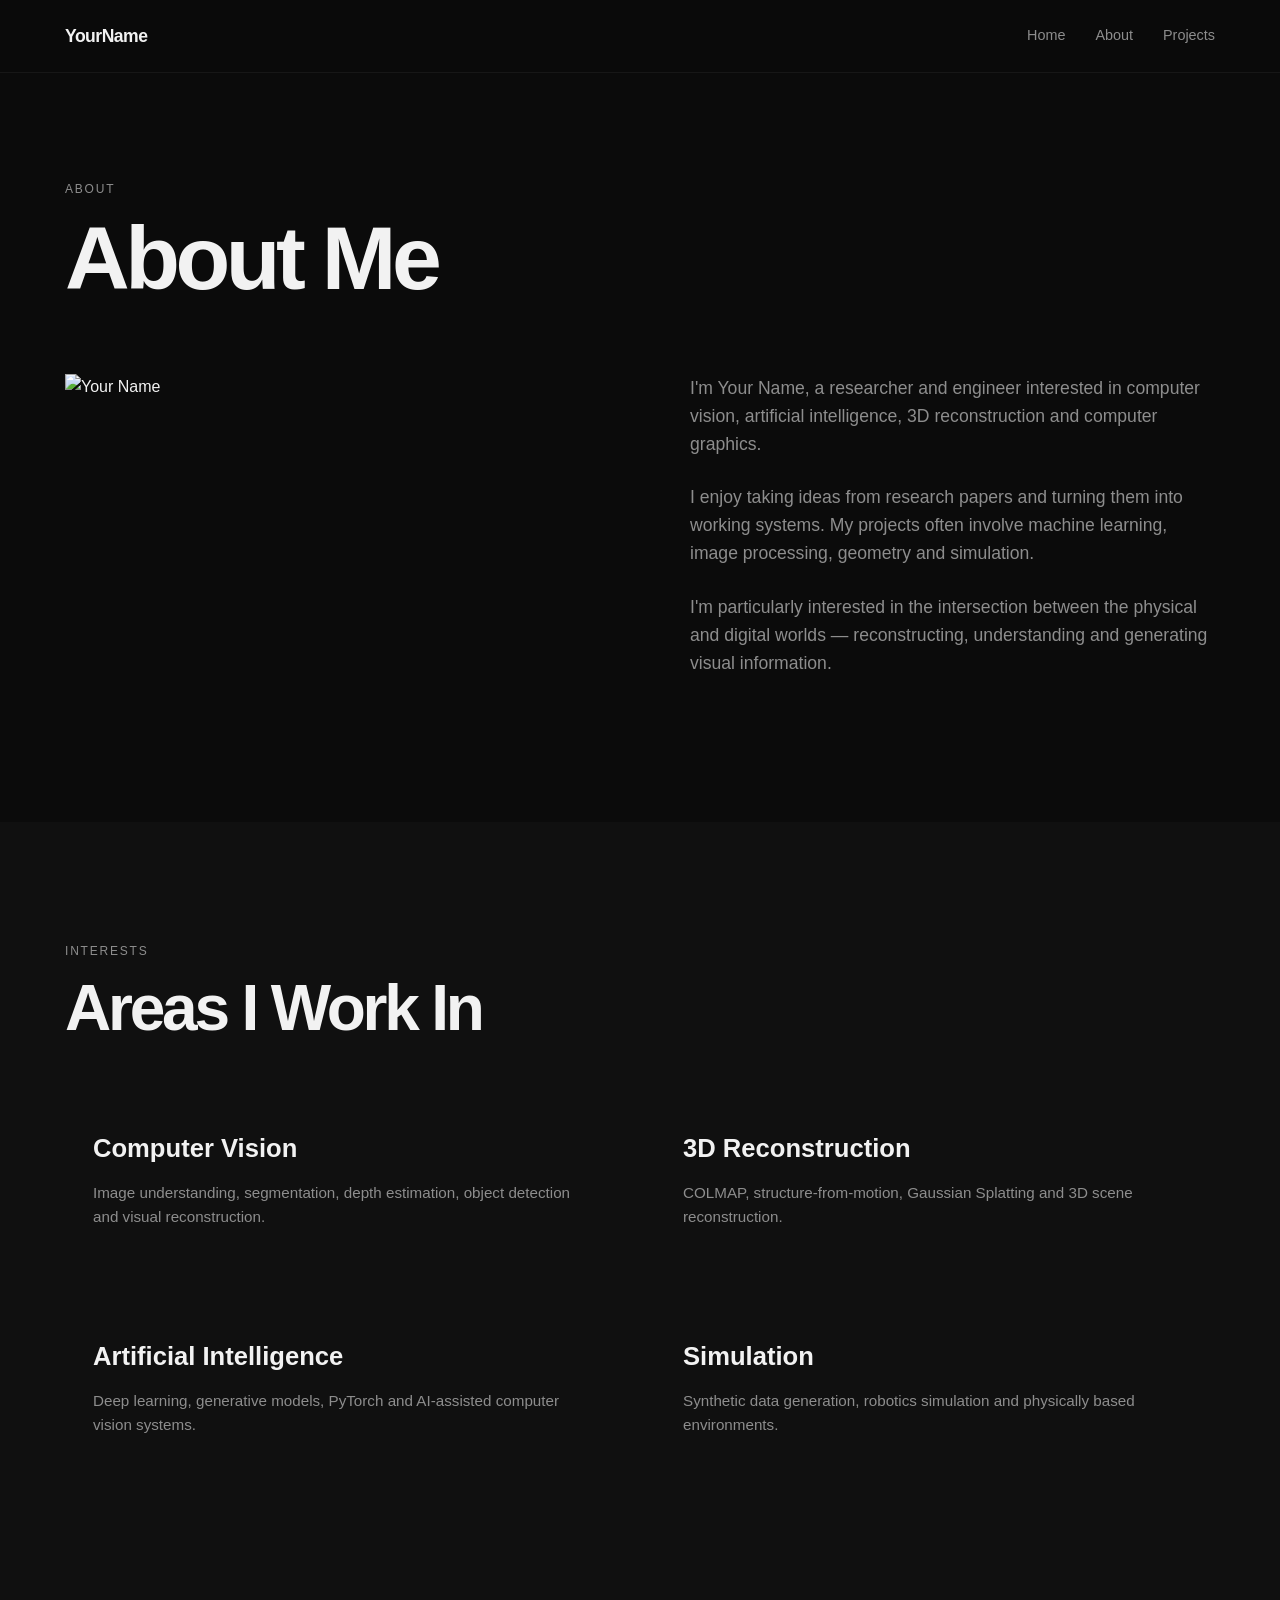
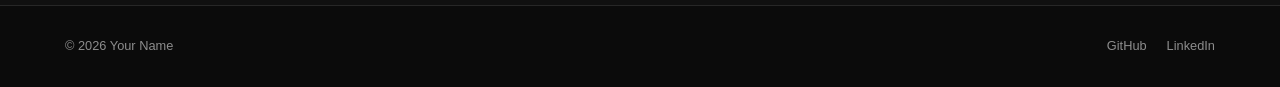
==== about/index.html @ 396de0fd "Created about index.html" ====
<!DOCTYPE html>
<html lang="en">

<head>

    <meta charset="UTF-8">

    <meta
        name="viewport"
        content="width=device-width, initial-scale=1.0"
    >

    <title>About | Your Name</title>

    <link
        rel="stylesheet"
        href="../css/style.css"
    >

</head>


<body>


<header class="navbar">

    <div class="nav-container">

        <a href="/" class="logo">
            YourName
        </a>

        <nav>

            <a href="/">
                Home
            </a>

            <a href="/about/">
                About
            </a>

            <a href="/projects/">
                Projects
            </a>

        </nav>

    </div>

</header>



<main>

<section class="section" style="padding-top: 180px;">

    <div class="container">

        <p class="section-label">
            About
        </p>

        <h1 style="
            font-size: clamp(3rem, 7vw, 6rem);
            line-height: 1;
            letter-spacing: -0.05em;
            margin-bottom: 70px;
        ">
            About Me
        </h1>


        <div class="about-preview-grid">


            <div>

                <img
                    src="../assets/images/profile.jpg"
                    alt="Your Name"
                >

            </div>


            <div class="about-preview-text">

                <p>
                    I'm Your Name, a researcher and engineer
                    interested in computer vision, artificial
                    intelligence, 3D reconstruction and
                    computer graphics.
                </p>

                <p>
                    I enjoy taking ideas from research papers
                    and turning them into working systems.
                    My projects often involve machine learning,
                    image processing, geometry and simulation.
                </p>

                <p>
                    I'm particularly interested in the intersection
                    between the physical and digital worlds —
                    reconstructing, understanding and generating
                    visual information.
                </p>

            </div>

        </div>

    </div>

</section>



<section class="section" style="background: #101010;">

    <div class="container">

        <p class="section-label">
            Interests
        </p>

        <h2>
            Areas I Work In
        </h2>


        <div class="projects-grid" style="margin-top: 60px;">

            <div class="project-info">

                <h3>
                    Computer Vision
                </h3>

                <p>
                    Image understanding, segmentation,
                    depth estimation, object detection
                    and visual reconstruction.
                </p>

            </div>


            <div class="project-info">

                <h3>
                    3D Reconstruction
                </h3>

                <p>
                    COLMAP, structure-from-motion,
                    Gaussian Splatting and
                    3D scene reconstruction.
                </p>

            </div>


            <div class="project-info">

                <h3>
                    Artificial Intelligence
                </h3>

                <p>
                    Deep learning, generative models,
                    PyTorch and AI-assisted
                    computer vision systems.
                </p>

            </div>


            <div class="project-info">

                <h3>
                    Simulation
                </h3>

                <p>
                    Synthetic data generation,
                    robotics simulation and
                    physically based environments.
                </p>

            </div>

        </div>

    </div>

</section>

</main>



<footer>

    <div class="container footer-content">

        <p>
            © 2026 Your Name
        </p>

        <div class="footer-links">

            <a href="https://github.com/yourusername">
                GitHub
            </a>

            <a href="https://www.linkedin.com/in/yourusername/">
                LinkedIn
            </a>

        </div>

    </div>

</footer>


</body>

</html>
---- css/style.css ----
/* =====================================================
   VARIABLES
   ===================================================== */

:root {

    --background: #0b0b0b;

    --surface: #111111;

    --surface-light: #171717;

    --border: #272727;

    --text: #f2f2f2;

    --muted: #8d8d8d;

    --accent: #ffffff;

    --max-width: 1150px;

}



/* =====================================================
   RESET
   ===================================================== */

* {
    margin: 0;
    padding: 0;
    box-sizing: border-box;
}


html {
    scroll-behavior: smooth;
}


body {

    font-family:
        Inter,
        -apple-system,
        BlinkMacSystemFont,
        "Segoe UI",
        Roboto,
        Helvetica,
        Arial,
        sans-serif;

    background: var(--background);

    color: var(--text);

    line-height: 1.6;

}


img {

    width: 100%;

    display: block;

}


a {

    color: inherit;

    text-decoration: none;

}



/* =====================================================
   CONTAINER
   ===================================================== */

.container {

    width: min(90%, var(--max-width));

    margin: 0 auto;

}



/* =====================================================
   NAVIGATION
   ===================================================== */

.navbar {

    position: fixed;

    top: 0;

    left: 0;

    width: 100%;

    z-index: 1000;

    background: rgba(11, 11, 11, 0.85);

    backdrop-filter: blur(15px);

    border-bottom: 1px solid rgba(255,255,255,0.05);

}


.nav-container {

    width: min(90%, var(--max-width));

    height: 72px;

    margin: auto;

    display: flex;

    align-items: center;

    justify-content: space-between;

}


.logo {

    font-size: 1.1rem;

    font-weight: 700;

    letter-spacing: -0.03em;

}


nav {

    display: flex;

    gap: 30px;

}


nav a {

    color: var(--muted);

    font-size: 0.9rem;

    transition: color 0.2s ease;

}


nav a:hover {

    color: var(--text);

}



/* =====================================================
   HERO
   ===================================================== */

.hero {

    min-height: 100vh;

    display: flex;

    align-items: center;

    padding: 120px 5% 80px;

    background:

        radial-gradient(
            circle at 75% 25%,
            rgba(255,255,255,0.06),
            transparent 30%
        );

}


.hero-content {

    width: min(950px, 100%);

    margin: auto;

}


.eyebrow {

    color: var(--muted);

    font-size: 0.85rem;

    text-transform: uppercase;

    letter-spacing: 0.15em;

    margin-bottom: 25px;

}


.hero h1 {

    font-size: clamp(3.5rem, 8vw, 7rem);

    line-height: 0.95;

    letter-spacing: -0.06em;

    margin-bottom: 35px;

}


.hero h1 span {

    color: var(--muted);

}


.hero-description {

    max-width: 650px;

    color: var(--muted);

    font-size: 1.15rem;

    margin-bottom: 40px;

}



/* =====================================================
   BUTTONS
   ===================================================== */

.hero-buttons {

    display: flex;

    gap: 15px;

    flex-wrap: wrap;

}


.button {

    display: inline-block;

    padding: 12px 22px;

    border: 1px solid var(--border);

    font-size: 0.9rem;

    transition: 0.2s ease;

}


.button-primary {

    background: white;

    color: black;

    border-color: white;

}


.button-primary:hover {

    background: transparent;

    color: white;

}


.button-secondary:hover {

    background: var(--surface-light);

}



/* =====================================================
   SECTIONS
   ===================================================== */

.section {

    padding: 120px 0;

}


.section-heading {

    display: flex;

    justify-content: space-between;

    align-items: end;

    margin-bottom: 50px;

}


.section-label {

    color: var(--muted);

    font-size: 0.75rem;

    text-transform: uppercase;

    letter-spacing: 0.15em;

    margin-bottom: 15px;

}


.section h2 {

    font-size: clamp(2.3rem, 5vw, 4rem);

    line-height: 1;

    letter-spacing: -0.05em;

}


.view-all {

    color: var(--muted);

    font-size: 0.9rem;

}


.view-all:hover {

    color: white;

}



/* =====================================================
   PROJECTS
   ===================================================== */

.projects-grid {

    display: grid;

    grid-template-columns: repeat(2, 1fr);

    gap: 30px;

}


.project-card {

    background: var(--surface);

    border: 1px solid var(--border);

    transition:
        transform 0.25s ease,
        border-color 0.25s ease;

}


.project-card:hover {

    transform: translateY(-5px);

    border-color: #444;

}


.project-image {

    aspect-ratio: 16 / 9;

    overflow: hidden;

    background: #191919;

}


.project-image img {

    width: 100%;

    height: 100%;

    object-fit: cover;

    transition: transform 0.4s ease;

}


.project-card:hover .project-image img {

    transform: scale(1.03);

}


.project-info {

    padding: 28px;

}


.project-type {

    color: var(--muted);

    text-transform: uppercase;

    letter-spacing: 0.1em;

    font-size: 0.7rem;

    margin-bottom: 10px;

}


.project-info h3 {

    font-size: 1.6rem;

    margin-bottom: 12px;

}


.project-info > p:not(.project-type) {

    color: var(--muted);

    font-size: 0.95rem;

    margin-bottom: 20px;

}


.project-link {

    font-size: 0.85rem;

    border-bottom: 1px solid #555;

    padding-bottom: 3px;

}


.project-link:hover {

    border-color: white;

}



/* =====================================================
   ABOUT PREVIEW
   ===================================================== */

.about-preview {

    background: #101010;

}


.about-preview-grid {

    display: grid;

    grid-template-columns: 1fr 1fr;

    gap: 100px;

}


.about-preview-text {

    max-width: 550px;

}


.about-preview-text p {

    color: var(--muted);

    font-size: 1.1rem;

    margin-bottom: 25px;

}


.text-link {

    display: inline-block;

    margin-top: 10px;

    border-bottom: 1px solid #555;

    padding-bottom: 4px;

}



/* =====================================================
   CONTACT
   ===================================================== */

.contact {

    padding: 150px 0;

    border-top: 1px solid var(--border);

}


.contact-content {

    text-align: center;

}


.contact h2 {

    font-size: clamp(3rem, 7vw, 6rem);

    letter-spacing: -0.06em;

    margin-bottom: 20px;

}


.contact p:not(.section-label) {

    color: var(--muted);

    margin-bottom: 35px;

}



/* =====================================================
   FOOTER
   ===================================================== */

footer {

    border-top: 1px solid var(--border);

    padding: 30px 0;

}


.footer-content {

    display: flex;

    justify-content: space-between;

    align-items: center;

    color: var(--muted);

    font-size: 0.8rem;

}


.footer-links {

    display: flex;

    gap: 20px;

}


.footer-links a:hover {

    color: white;

}



/* =====================================================
   RESPONSIVE
   ===================================================== */

@media (max-width: 800px) {

    .projects-grid {

        grid-template-columns: 1fr;

    }


    .about-preview-grid {

        grid-template-columns: 1fr;

        gap: 50px;

    }

}


@media (max-width: 600px) {

    nav {

        gap: 15px;

    }


    nav a {

        font-size: 0.75rem;

    }


    .hero h1 {

        font-size: 3.5rem;

    }


    .section {

        padding: 80px 0;

    }


    .section-heading {

        align-items: start;

        flex-direction: column;

        gap: 20px;

    }


    .footer-content {

        flex-direction: column;

        align-items: start;

        gap: 15px;

    }

}
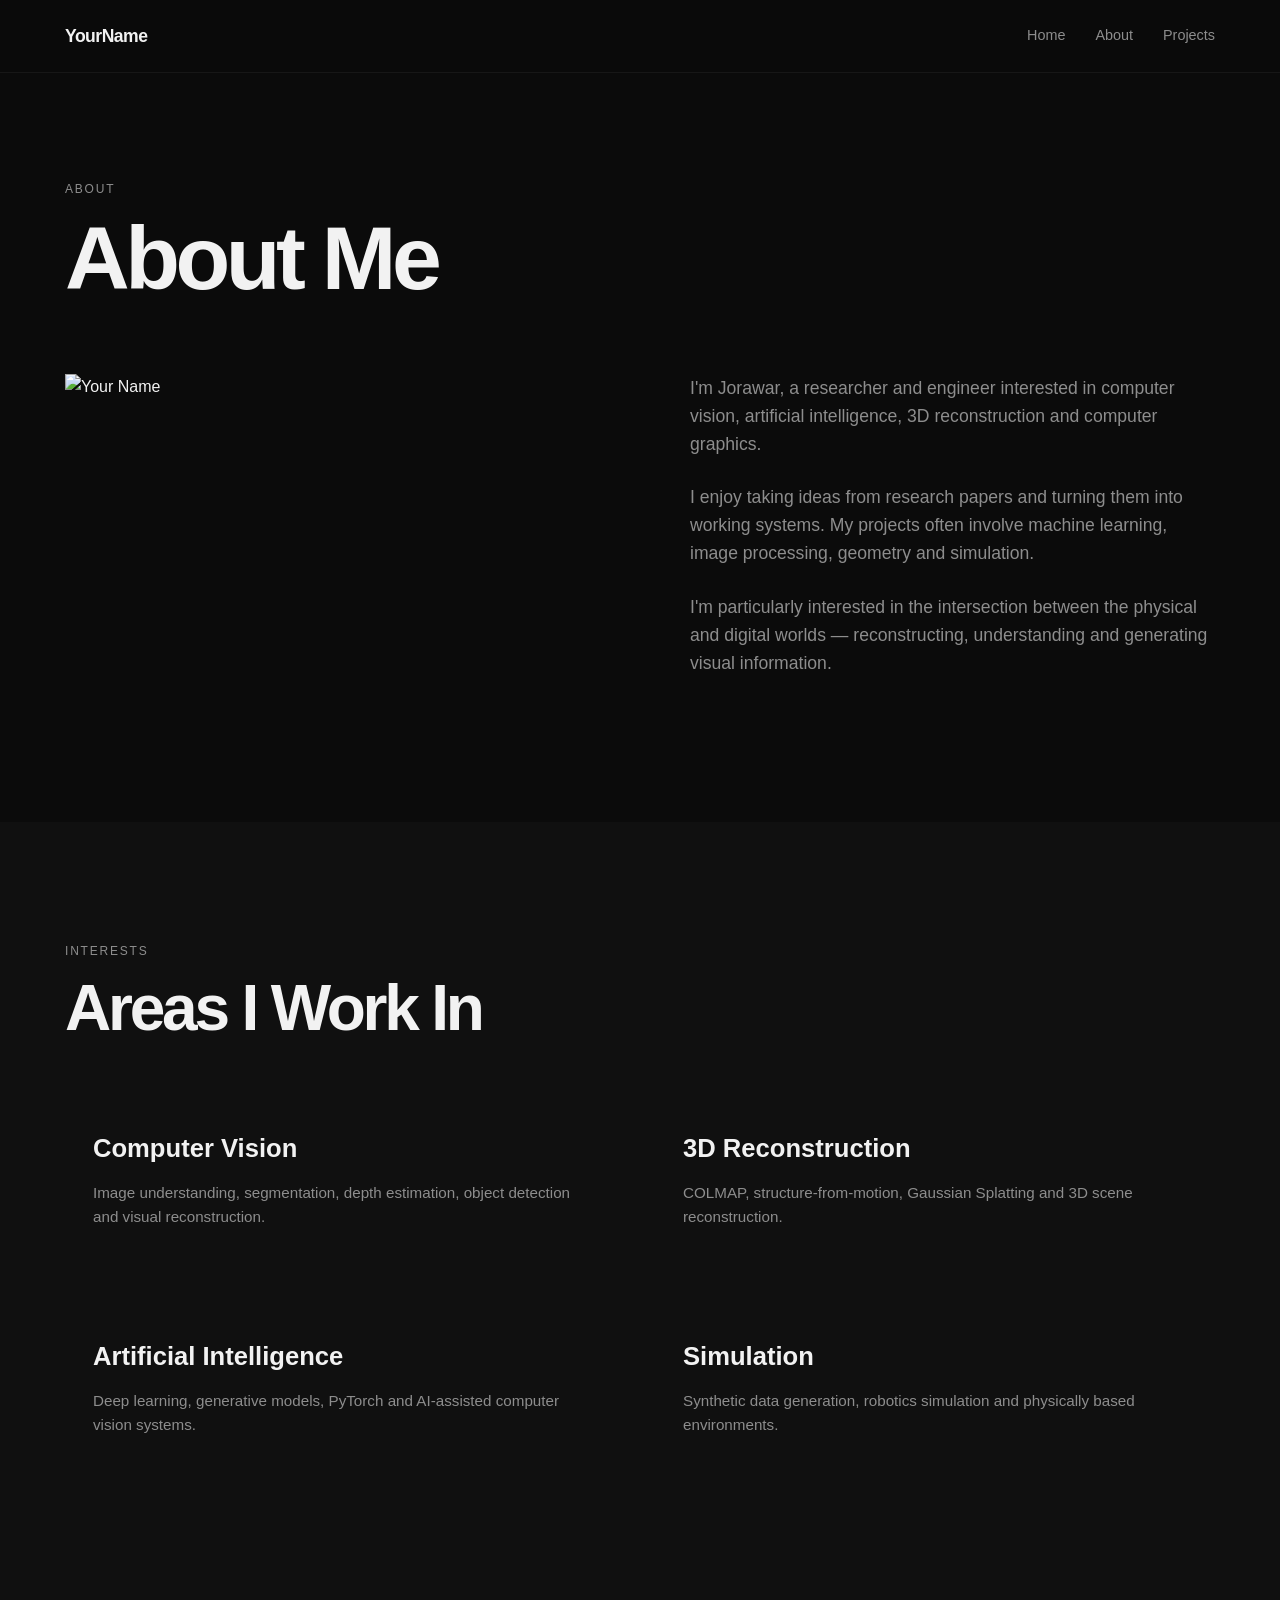
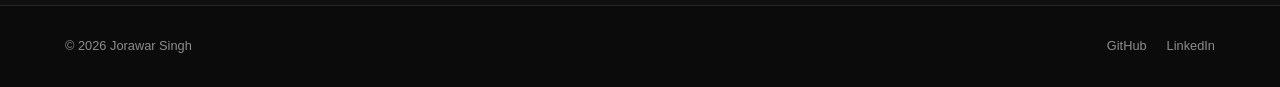
==== commit 30f4c028: "Re-styled the about me section and made the image and text 50-50" ====
--- a/about/index.html
+++ b/about/index.html
@@ -10,7 +10,7 @@
         content="width=device-width, initial-scale=1.0"
     >
 
-    <title>About | Your Name</title>
+    <title>About | Jorawar Singh</title>
 
     <link
         rel="stylesheet"
@@ -89,7 +89,7 @@
             <div class="about-preview-text">
 
                 <p>
-                    I'm Your Name, a researcher and engineer
+                    I'm Jorawar, a researcher and engineer
                     interested in computer vision, artificial
                     intelligence, 3D reconstruction and
                     computer graphics.
@@ -208,16 +208,16 @@
     <div class="container footer-content">
 
         <p>
-            © 2026 Your Name
+            © 2026 Jorawar Singh
         </p>
 
         <div class="footer-links">
 
-            <a href="https://github.com/yourusername">
+            <a href="https://github.com/Singh-Jorawar">
                 GitHub
             </a>
 
-            <a href="https://www.linkedin.com/in/yourusername/">
+            <a href="https://www.linkedin.com/in/singh-jorawar01/">
                 LinkedIn
             </a>
 
--- a/css/style.css
+++ b/css/style.css
@@ -564,57 +564,137 @@
 
 }
 
-
-
-/* =====================================================
-   CONTACT
-   ===================================================== */
-
-.contact {
-
-    padding: 150px 0;
+/* About */
+
+.about-content {
+    display: grid;
+    grid-template-columns: 1fr 1fr;
+    gap: 4rem;
+    align-items: center;
+}
+
+.about-text{
+    font-size: x-large;
+}
+.about-image {
+    width: 100%;
+}
+
+
+/* ==================== CONTACT ==================== */
+
+.contact-section {
+    padding-bottom: 8rem;
+}
+
+.contact-content {
+    display: grid;
+    grid-template-columns: 1fr 1fr;
+    gap: 5rem;
+    align-items: start;
+    margin-top: 2rem;
+}
+
+.contact-intro {
+    max-width: 520px;
+}
+
+.contact-description {
+    margin-top: 1.5rem;
+    max-width: 500px;
+    font-size: 1.05rem;
+    line-height: 1.8;
+    color: var(--text-secondary);
+}
+
+.contact-links {
+    display: flex;
+    flex-direction: column;
+    border-top: 1px solid var(--border-color);
+}
+
+.contact-link {
+    position: relative;
+    display: grid;
+    grid-template-columns: 100px 1fr 40px;
+    align-items: center;
+
+    padding: 1.4rem 0;
+
+    border-bottom: 1px solid var(--border-color);
+
+    text-decoration: none;
+    color: inherit;
+
+    transition:
+        padding 0.25s ease,
+        color 0.25s ease;
+}
+
+.contact-link-label {
+    font-size: 0.75rem;
+    font-weight: 600;
+    letter-spacing: 0.12em;
+    text-transform: uppercase;
+    color: var(--text-secondary);
+}
+
+.contact-link-value {
+    font-size: 0.95rem;
+    color: var(--text-primary);
+}
+
+.contact-link-arrow {
+    font-size: 1.4rem;
+    text-align: right;
+
+    transition:
+        transform 0.25s ease;
+}
+
+.contact-link:hover {
+    padding-left: 0.75rem;
+}
+
+.contact-link:hover .contact-link-value {
+    color: var(--accent-color);
+}
+
+.contact-link:hover .contact-link-arrow {
+    transform: translate(4px, -4px);
+    color: var(--accent-color);
+}
+
+
+/* ==================== MOBILE ==================== */
+
+@media (max-width: 768px) {
+
+    .contact-content {
+        grid-template-columns: 1fr;
+        gap: 3rem;
+    }
+
+    .contact-link {
+        grid-template-columns: 80px 1fr 30px;
+    }
+
+    .contact-link-value {
+        font-size: 0.85rem;
+        word-break: break-word;
+    }
+
+}
+
+
+/* =====================================================
+   FOOTER
+   ===================================================== */
+
+footer {
 
     border-top: 1px solid var(--border);
 
-}
-
-
-.contact-content {
-
-    text-align: center;
-
-}
-
-
-.contact h2 {
-
-    font-size: clamp(3rem, 7vw, 6rem);
-
-    letter-spacing: -0.06em;
-
-    margin-bottom: 20px;
-
-}
-
-
-.contact p:not(.section-label) {
-
-    color: var(--muted);
-
-    margin-bottom: 35px;
-
-}
-
-
-
-/* =====================================================
-   FOOTER
-   ===================================================== */
-
-footer {
-
-    border-top: 1px solid var(--border);
-
     padding: 30px 0;
 
 }
